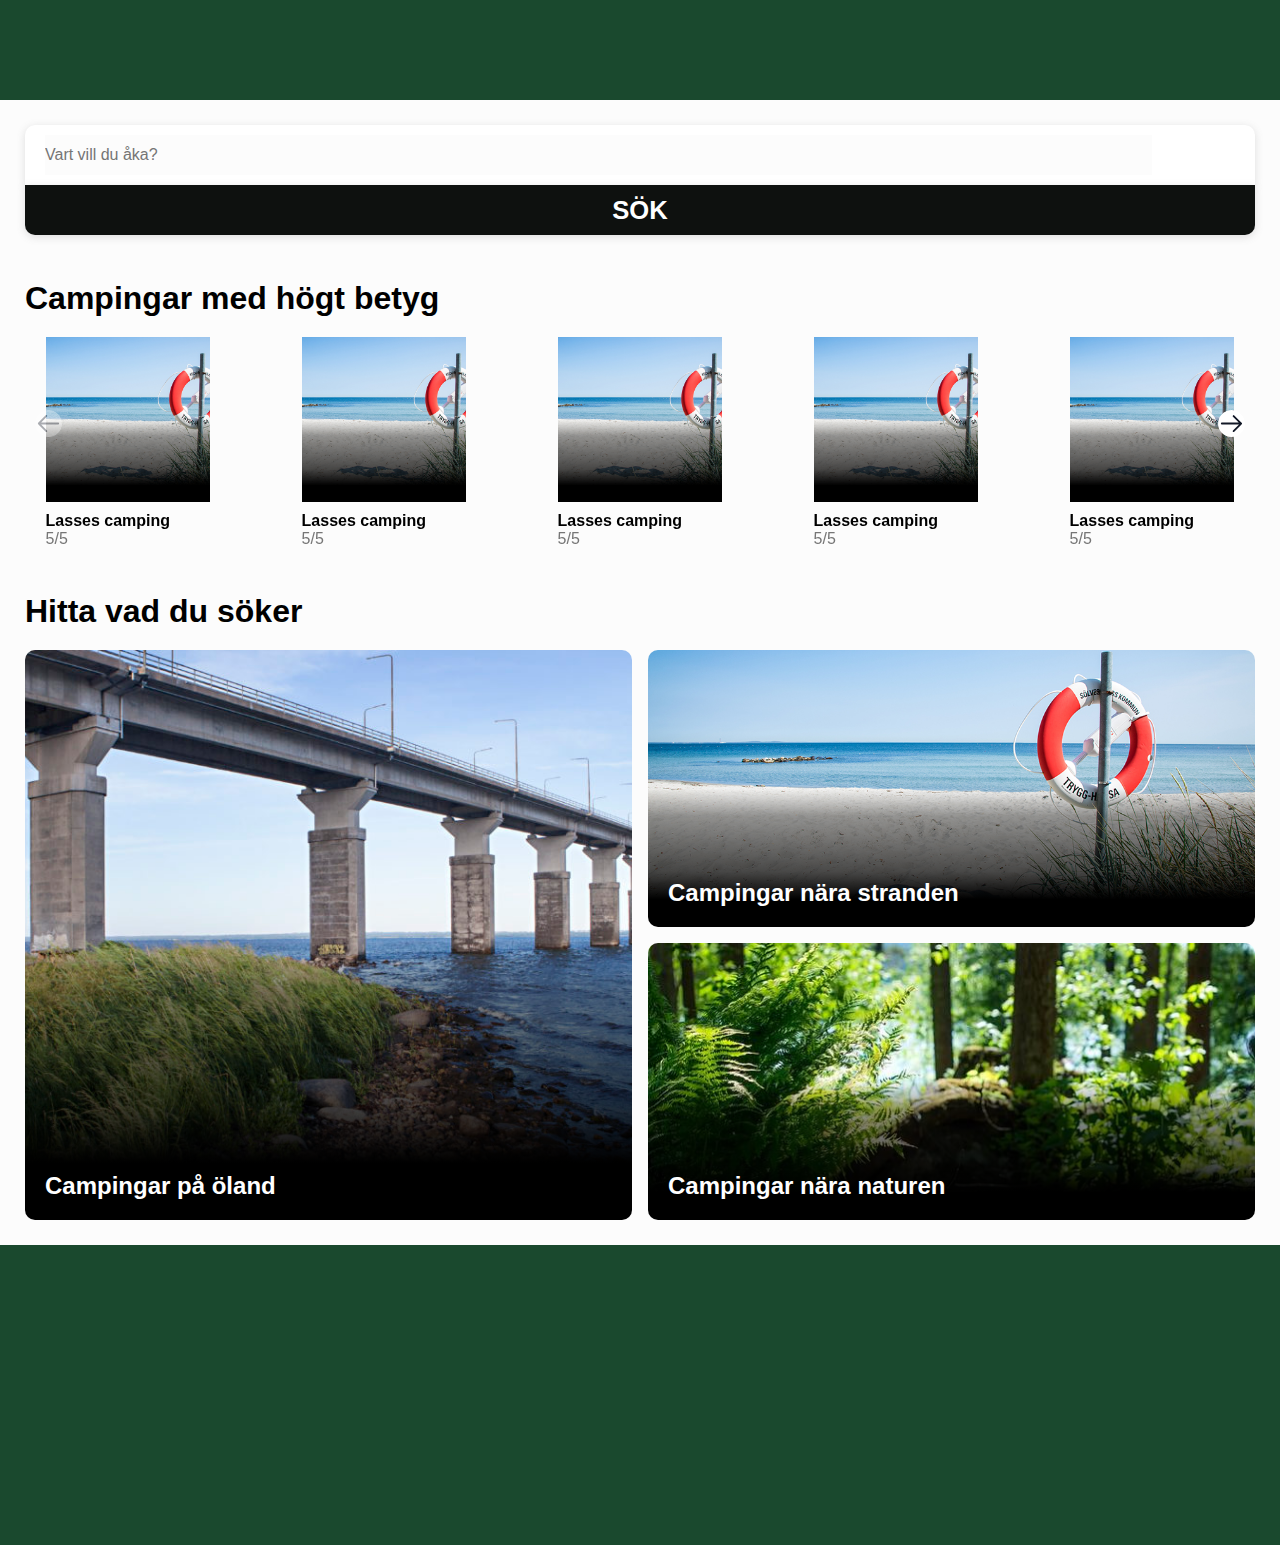
==== index.html @ bea53f0b "slider" ====
<!DOCTYPE html>
<html lang="en">
<head>
    <meta charset="UTF-8">
    <meta http-equiv="X-UA-Compatible" content="IE=edge">
    <meta name="viewport" content="width=device-width, initial-scale=1.0">
    <title>Document</title>
    <link rel="stylesheet" href="styleindex.css">
    <link rel="stylesheet" href="https://unpkg.com/swiper@8/swiper-bundle.min.css"/>
    <script type="text/javascript" src="js/search.js"></script>
    <script src="https://unpkg.com/swiper/swiper-bundle.min.js"></script>
</head>
<body>
    <header>
        
    </header>
        <main>  
            <div class="search">
                <div>
                    <input type="text" class="searchBar" placeholder="Vart vill du åka?">
                </div> 
                <button id="searchBtn">SÖK</button>
            </div>
        <h1 class="indexh1">Campingar med högt betyg</h1>
        <div class="swiper">
            <div class="swiper-wrapper">
                <div class="swiper-slide small">
                    
                    <div class="linkbox big">
                        <div class="linkimg">
                    
                        </div>
                        <h1>Lasses camping</h1>
                        <p>5/5</p>
                    </div>
                    
                    
                </div>
                <div class="swiper-slide small">
                    <div class="linkbox big">
                        <div class="linkimg">
                    
                        </div>
                        <h1>Lasses camping</h1>
                        <p>5/5</p>
                    </div>
        
                </div>
                <div class="swiper-slide small">
                    
                    <div class="linkbox big">
                        <div class="linkimg">
                    
                        </div>
                        <h1>Lasses camping</h1>
                        <p>5/5</p>
                    </div>
                    
                    
                </div>
                <div class="swiper-slide small">
                    
                    <div class="linkbox big">
                        <div class="linkimg">
                    
                        </div>
                        <h1>Lasses camping</h1>
                        <p>5/5</p>
                    </div>
                    
                    
                </div>
                <div class="swiper-slide small">
                    
                    <div class="linkbox big">
                        <div class="linkimg">
                    
                        </div>
                        <h1>Lasses camping</h1>
                        <p>5/5</p>
                    </div>
                    
                    
                </div>
                <div class="swiper-slide small">
                    
                    <div class="linkbox big">
                        <div class="linkimg">
                    
                        </div>
                        <h1>Lasses camping</h1>
                        <p>5/5</p>
                    </div>
                    
                    
                </div>
                
            </div>
            <div class="swiper-button-prev"></div>
            <div class="swiper-button-next"></div> 
        </div>
          
        <h1 class="indexh1">Hitta vad du söker</h1>
            <div class="indexgrid">
                <div class="indexgridsection" id="long">
                    <h1>Campingar på öland</h1>
                </div>
                <div class="indexgridsection" id="short1">
                    <h1>Campingar nära stranden</h1>
                </div>
                <div class="indexgridsection" id="short2">
                    <h1>Campingar nära naturen</h1>
                </div>
            </div>
    </main> 
    <footer></footer>  
</body>
<script src="test.js"></script>
</html>
---- styleindex.css ----
* {
    margin: 0;
    padding: 0;
    font-family: 'Inter', sans-serif;
    box-sizing: border-box;
}

  

body{
    overflow-x: hidden;
    background-color:#FCFCFC;
}

main {
    max-width: 1400px;
    margin-left: auto;
    margin-right: auto;
    
    padding: 25px;
    
}

header {
    background-color: #1a492e;
    height: 100px;
}

header h1 {
    color: white;
    font-size: 3em;
}

.information {
    margin-left: auto;
    margin-right: auto;
}

.search div {
    height: 60px;   
    border-radius: 10px 10px 0px 0px;
    box-shadow: rgba(99, 99, 99, 0.2) 0px 2px 8px 0px;
}

.search {
    background-color: white;
    display: flex;
    flex-direction: column;
   
   border-radius: 11px;
}

.search input {
    border: none;
    height: 40px;
    margin-left: 20px;
    margin-top: 10px;
    width: 90%;
    outline : none;
    font-size: 1em;
    background-color: #FCFCFC;
}

.search button {
    background-color: #0e110f;
    border: none;
    color: white;
    border-radius: 0px 0px 10px 10px;
    height: 50px;
    box-shadow: rgba(99, 99, 99, 0.2) 0px 2px 8px 0px;
    font-size: 1.6em;
    font-weight: 600;
}

.indexh1{
    font-size: 1.3em;
    padding: 45px 0 0 0;
}

.swiper-slide {
    display: flex;
    flex-direction: row;
    justify-content: space-around;
    padding: 0 !important;
}



div.swiper-button-prev {

background: url(ikoner/pilvänster.svg) no-repeat;
border-radius: 50px;

}


div.swiper-button-next {
    background: url(ikoner/pilhöger.svg) no-repeat;
border-radius: 50px;
}

div.swiper-button-prev::after, div.swiper-button-next::after {
    font-size: 50px;
    display: none;
    color: white;
}

.linkbox {
    margin: 20px 0px 0px 0;
    
    width: 80%;
    
}

.linkimg {
    background: linear-gradient(to top, 
    rgba(0, 0, 0, 1) 10%, 
    rgba(0,0,0,.7) 20%, 
    rgba(0,0,0,.4) 40%, 
    rgba(0,0,0,0) 50%), url(img/Strand.jpg) center ;
    background-size: cover;
    position: relative;
    width: 100%;
    padding-top: 100%;
}



.linkbox h1{
    font-size: 1em;
    font-weight: bold;
    padding: 10px 0 0 0;
   max-width: 300px;
}

.linkbox p{
    color: #767676;
}

.indexgrid {
    padding: 20px 0 0 0;
    display: grid;
    gap: 1em;
    grid-template-columns: 1fr 1fr;
    grid-template-columns: 1fr 1fr;
    grid-template-areas: 
    "long short1"
    "long short2";
    
}

.indexgridsection{
    border-radius: 10px;
    position: relative;
}

.indexgridsection h1 {
    color: white;
    font-size: 0.9em;
    position: absolute;
    bottom: 10px;
    left: 10px;
}

#long {
    background: linear-gradient(to top, 
    rgba(0, 0, 0, 1) 10%, 
    rgba(0,0,0,.7) 20%, 
    rgba(0,0,0,.4) 40%, 
    rgba(0,0,0,0) 50%), url(img/öland.jpg) center center ;
    background-size: cover;
    grid-area: long;
    height: 270px;
    
}

#short1{
    background: linear-gradient(to top, 
    rgba(0, 0, 0, 1) 10%, 
    rgba(0,0,0,.7) 20%, 
    rgba(0,0,0,.4) 40%, 
    rgba(0,0,0,0) 50%), url(img/Strand.jpg) center center;
    background-size: cover;
    grid-area: short1;
    
}

#short2{
    background: linear-gradient(to top, 
    rgba(0, 0, 0, 1) 10%, 
    rgba(0,0,0,.7) 20%, 
    rgba(0,0,0,.4) 40%, 
    rgba(0,0,0,0) 50%), url(img/naturen.jpg) center;
    background-size: cover;
    grid-area: short2;
    
} 

footer {
    height: 300px;
    background-color: #1a492e;
}


@media screen and (min-width: 700px) {
        
     

    .search {
       left: 14%; 
       right: 14%;
    }
    
    #long {
        
        height: 570px;
        
    }
    
    .indexh1{
        font-size: 2em;
        
    }

    .indexgridsection h1 {
        font-size: 1.5em;
        bottom: 20px;
        left: 20px;
    }

    
    
}

@media screen and (max-width: 700px) {
        
     

   .small {
       
   }

    
    
}
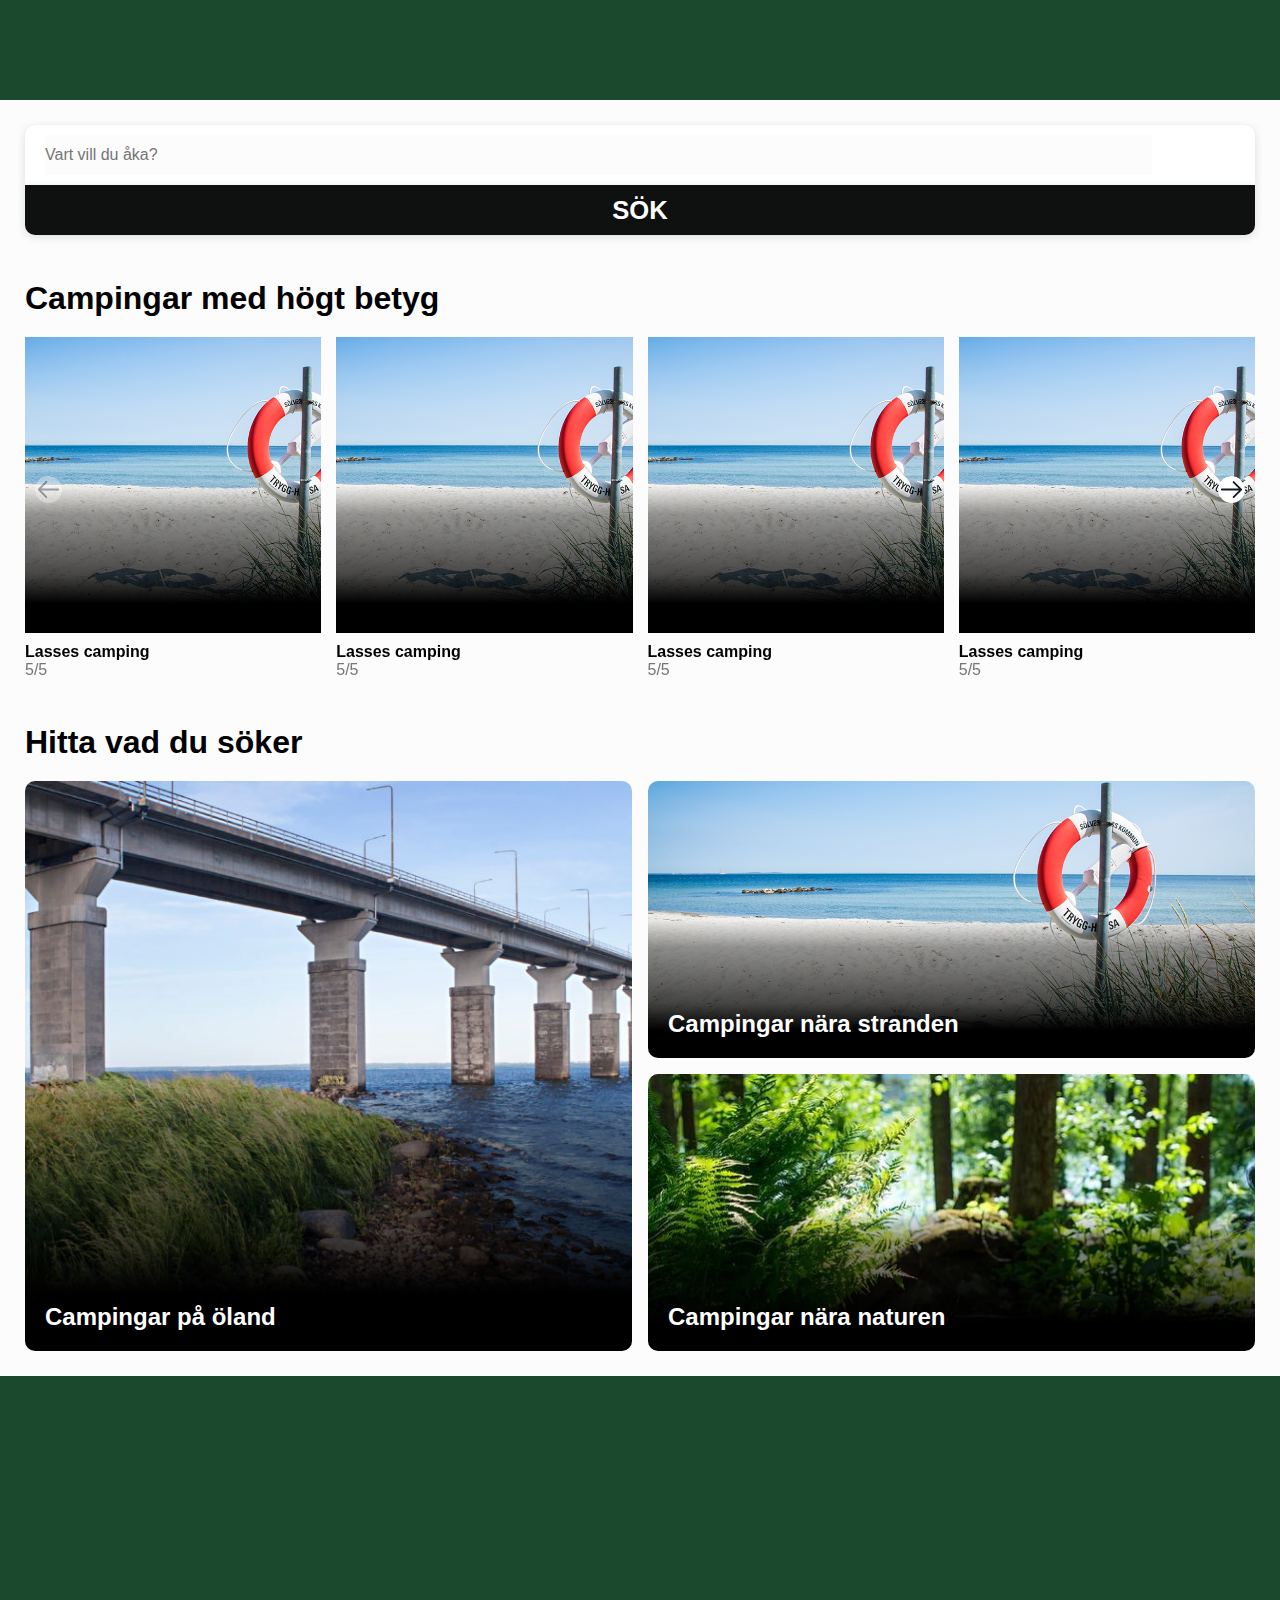
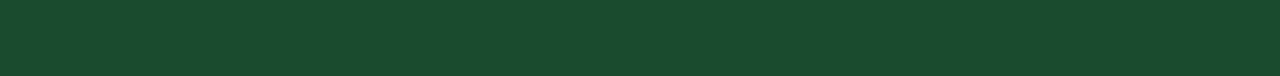
==== commit 4ae28367: "slider" ====
--- a/index.html
+++ b/index.html
@@ -94,6 +94,30 @@
                     
                     
                 </div>
+                <div class="swiper-slide small">
+                    
+                    <div class="linkbox big">
+                        <div class="linkimg">
+                    
+                        </div>
+                        <h1>Lasses camping</h1>
+                        <p>5/5</p>
+                    </div>
+                    
+                    
+                </div>
+                <div class="swiper-slide small">
+                    
+                    <div class="linkbox big">
+                        <div class="linkimg">
+                    
+                        </div>
+                        <h1>Lasses camping</h1>
+                        <p>5/5</p>
+                    </div>
+                    
+                    
+                </div>
                 
             </div>
             <div class="swiper-button-prev"></div>
--- a/styleindex.css
+++ b/styleindex.css
@@ -80,7 +80,7 @@
 .swiper-slide {
     display: flex;
     flex-direction: row;
-    justify-content: space-around;
+    justify-content: space-between;
     padding: 0 !important;
 }
 
@@ -108,7 +108,7 @@
 .linkbox {
     margin: 20px 0px 0px 0;
     
-    width: 80%;
+    width: 100%;
     
 }
 
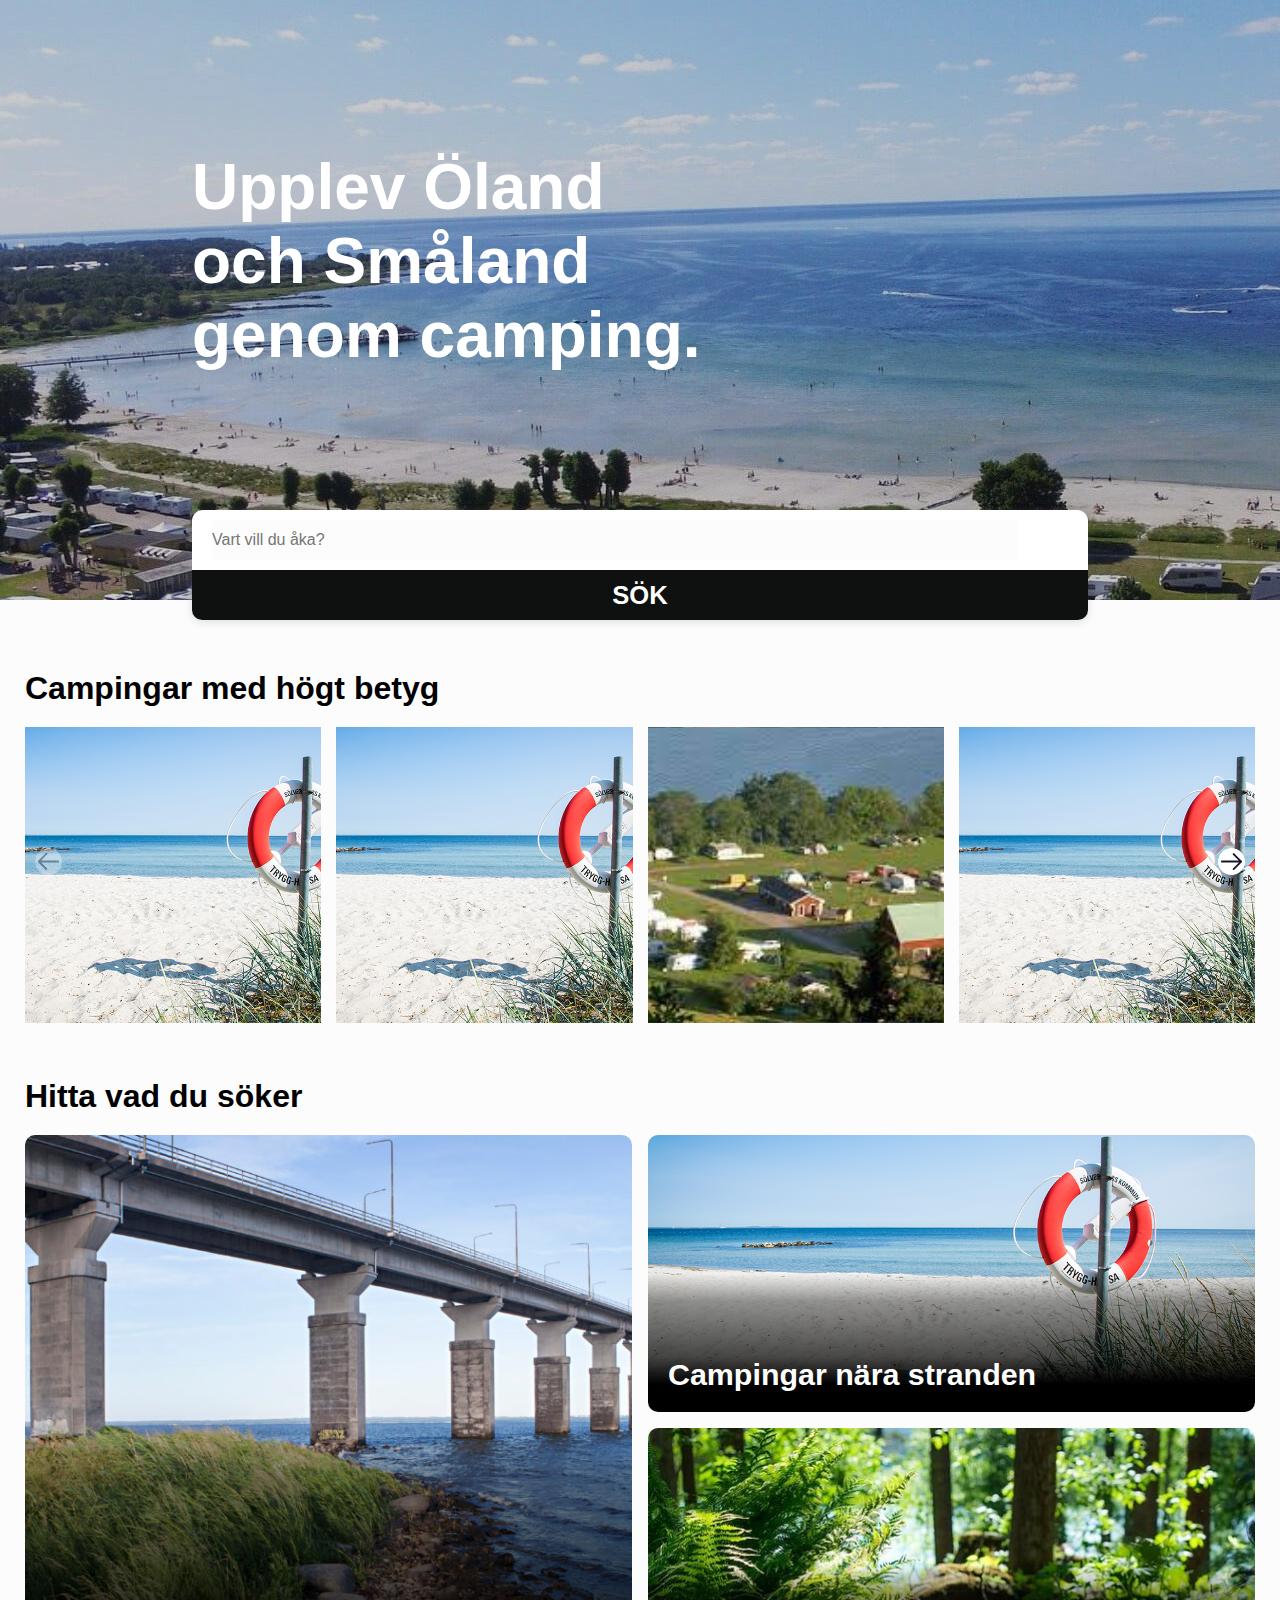
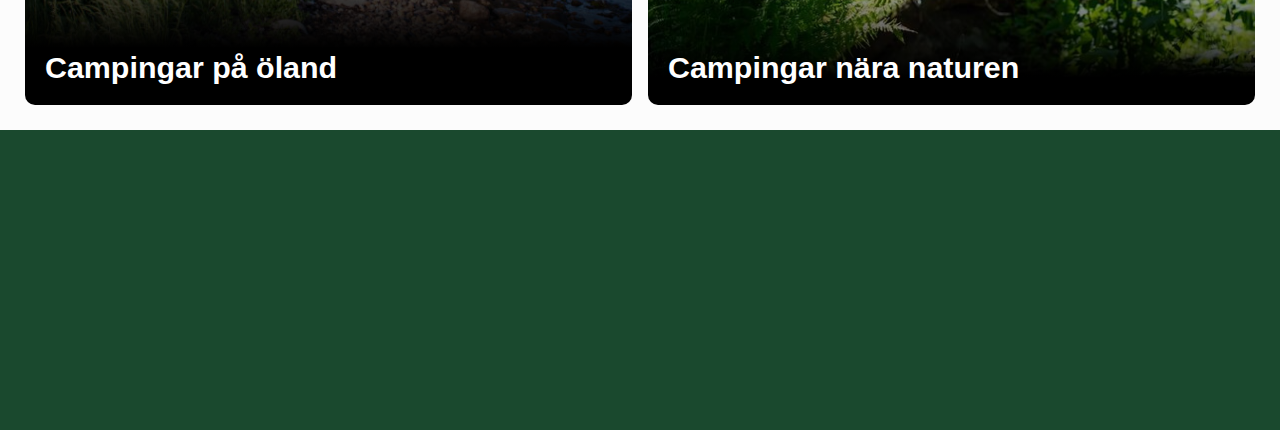
==== commit 3817cf2b: "responsiv och ny header" ====
--- a/index.html
+++ b/index.html
@@ -11,119 +11,83 @@
     <script src="https://unpkg.com/swiper/swiper-bundle.min.js"></script>
 </head>
 <body>
-    <header>
-        
-    </header>
-        <main>  
+   
+    
+            <div class="search-cover"> 
+            <h1>Upplev Öland <br> och Småland <br> genom camping.</h1> 
             <div class="search">
                 <div>
                     <input type="text" class="searchBar" placeholder="Vart vill du åka?">
                 </div> 
                 <button id="searchBtn">SÖK</button>
             </div>
+            </div>
+        <main>  
         <h1 class="indexh1">Campingar med högt betyg</h1>
         <div class="swiper">
             <div class="swiper-wrapper">
                 <div class="swiper-slide small">
-                    
                     <div class="linkbox big">
-                        <div class="linkimg">
-                    
-                        </div>
-                        <h1>Lasses camping</h1>
-                        <p>5/5</p>
+                        <div class="linkimg"></div>
+                        <h1></h1>
+                        <p></p>
                     </div>
-                    
-                    
+                </div>
+                <div class="swiper-slide small">
+                    <div class="linkbox big">
+                        <div class="linkimg"></div>
+                        <h1></h1>
+                        <p></p>
+                    </div>
+                </div>
+                <div class="swiper-slide small">
+                    <div class="linkbox big">
+                        <div class="linkimg"></div>
+                        <h1></h1>
+                        <p></p>
+                    </div>
+                </div>
+                <div class="swiper-slide small">
+                    <div class="linkbox big">
+                        <div class="linkimg"></div>
+                        <h1></h1>
+                        <p></p>
+                    </div> 
+                </div>
+                <div class="swiper-slide small">
+                    <div class="linkbox big">
+                        <div class="linkimg"></div>
+                        <h1></h1>
+                        <p></p>
+                    </div> 
+                </div>
+                <div class="swiper-slide small">
+                    <div class="linkbox big">
+                        <div class="linkimg"></div>
+                        <h1></h1>
+                        <p></p>
+                    </div>
                 </div>
                 <div class="swiper-slide small">
                     <div class="linkbox big">
                         <div class="linkimg">
-                    
                         </div>
-                        <h1>Lasses camping</h1>
-                        <p>5/5</p>
+                        <h1></h1>
+                        <p></p>
                     </div>
-        
                 </div>
                 <div class="swiper-slide small">
-                    
                     <div class="linkbox big">
                         <div class="linkimg">
-                    
                         </div>
-                        <h1>Lasses camping</h1>
-                        <p>5/5</p>
+                        <h1></h1>
+                        <p></p>
                     </div>
-                    
-                    
                 </div>
-                <div class="swiper-slide small">
-                    
-                    <div class="linkbox big">
-                        <div class="linkimg">
-                    
-                        </div>
-                        <h1>Lasses camping</h1>
-                        <p>5/5</p>
-                    </div>
-                    
-                    
-                </div>
-                <div class="swiper-slide small">
-                    
-                    <div class="linkbox big">
-                        <div class="linkimg">
-                    
-                        </div>
-                        <h1>Lasses camping</h1>
-                        <p>5/5</p>
-                    </div>
-                    
-                    
-                </div>
-                <div class="swiper-slide small">
-                    
-                    <div class="linkbox big">
-                        <div class="linkimg">
-                    
-                        </div>
-                        <h1>Lasses camping</h1>
-                        <p>5/5</p>
-                    </div>
-                    
-                    
-                </div>
-                <div class="swiper-slide small">
-                    
-                    <div class="linkbox big">
-                        <div class="linkimg">
-                    
-                        </div>
-                        <h1>Lasses camping</h1>
-                        <p>5/5</p>
-                    </div>
-                    
-                    
-                </div>
-                <div class="swiper-slide small">
-                    
-                    <div class="linkbox big">
-                        <div class="linkimg">
-                    
-                        </div>
-                        <h1>Lasses camping</h1>
-                        <p>5/5</p>
-                    </div>
-                    
-                    
-                </div>
-                
             </div>
             <div class="swiper-button-prev"></div>
             <div class="swiper-button-next"></div> 
         </div>
-          
         <h1 class="indexh1">Hitta vad du söker</h1>
             <div class="indexgrid">
                 <div class="indexgridsection" id="long">
@@ -139,5 +103,6 @@
     </main> 
     <footer></footer>  
 </body>
+<script src="js/swiper.js"></script>
 <script src="test.js"></script>
 </html>--- a/styleindex.css
+++ b/styleindex.css
@@ -31,9 +31,26 @@
     font-size: 3em;
 }
 
-.information {
+.search-cover {
+    background: linear-gradient( rgba(0, 0, 0, 0.2), rgba(0, 0, 0, 0.2) ), url('img/campinghead.jpeg');
+    height: 600px;
+    position: relative;
+    display: flex;
+    justify-content: center;
+    max-width: 1350px;
     margin-left: auto;
     margin-right: auto;
+    
+    
+}
+
+.search-cover h1 {
+    width: 70%;
+    color: white;
+    font-size: 4em;
+    font-weight: 900;
+    position: absolute;
+    top: 150px;
 }
 
 .search div {
@@ -46,8 +63,13 @@
     background-color: white;
     display: flex;
     flex-direction: column;
-   
-   border-radius: 11px;
+    width: 70%;
+    border-radius: 11px;
+    margin-left: auto;
+    margin-right: auto;
+    position: absolute;
+    top: 510px;
+    box-shadow: rgba(99, 99, 99, 0.2) 0px 2px 8px 0px;
 }
 
 .search input {
@@ -67,7 +89,7 @@
     color: white;
     border-radius: 0px 0px 10px 10px;
     height: 50px;
-    box-shadow: rgba(99, 99, 99, 0.2) 0px 2px 8px 0px;
+   
     font-size: 1.6em;
     font-weight: 600;
 }
@@ -113,11 +135,7 @@
 }
 
 .linkimg {
-    background: linear-gradient(to top, 
-    rgba(0, 0, 0, 1) 10%, 
-    rgba(0,0,0,.7) 20%, 
-    rgba(0,0,0,.4) 40%, 
-    rgba(0,0,0,0) 50%), url(img/Strand.jpg) center ;
+    background:  url(img/Strand.jpg) center ;
     background-size: cover;
     position: relative;
     width: 100%;
@@ -206,10 +224,6 @@
         
      
 
-    .search {
-       left: 14%; 
-       right: 14%;
-    }
     
     #long {
         
@@ -223,7 +237,7 @@
     }
 
     .indexgridsection h1 {
-        font-size: 1.5em;
+        font-size: 1.9em;
         bottom: 20px;
         left: 20px;
     }
@@ -234,14 +248,41 @@
 
 @media screen and (max-width: 700px) {
         
-     
-
-   .small {
+    .search-cover {
        
-   }
-
-    
-    
-}
-
-
+        height: 400px;
+        
+        
+        
+    }
+    
+    .search-cover h1 {
+        width: 70%;
+        color: white;
+        font-size: 2em;
+        font-weight: 900;
+        position: absolute;
+        top: 100px;
+    }
+    
+    
+    
+    .search {
+        
+        flex-direction: column;
+        width: 90%;
+        border-radius: 11px;
+        margin-left: auto;
+        margin-right: auto;
+        position: absolute;
+        top: 310px;
+        box-shadow: rgba(99, 99, 99, 0.2) 0px 2px 8px 0px;
+    }
+
+   
+
+    
+    
+}
+
+
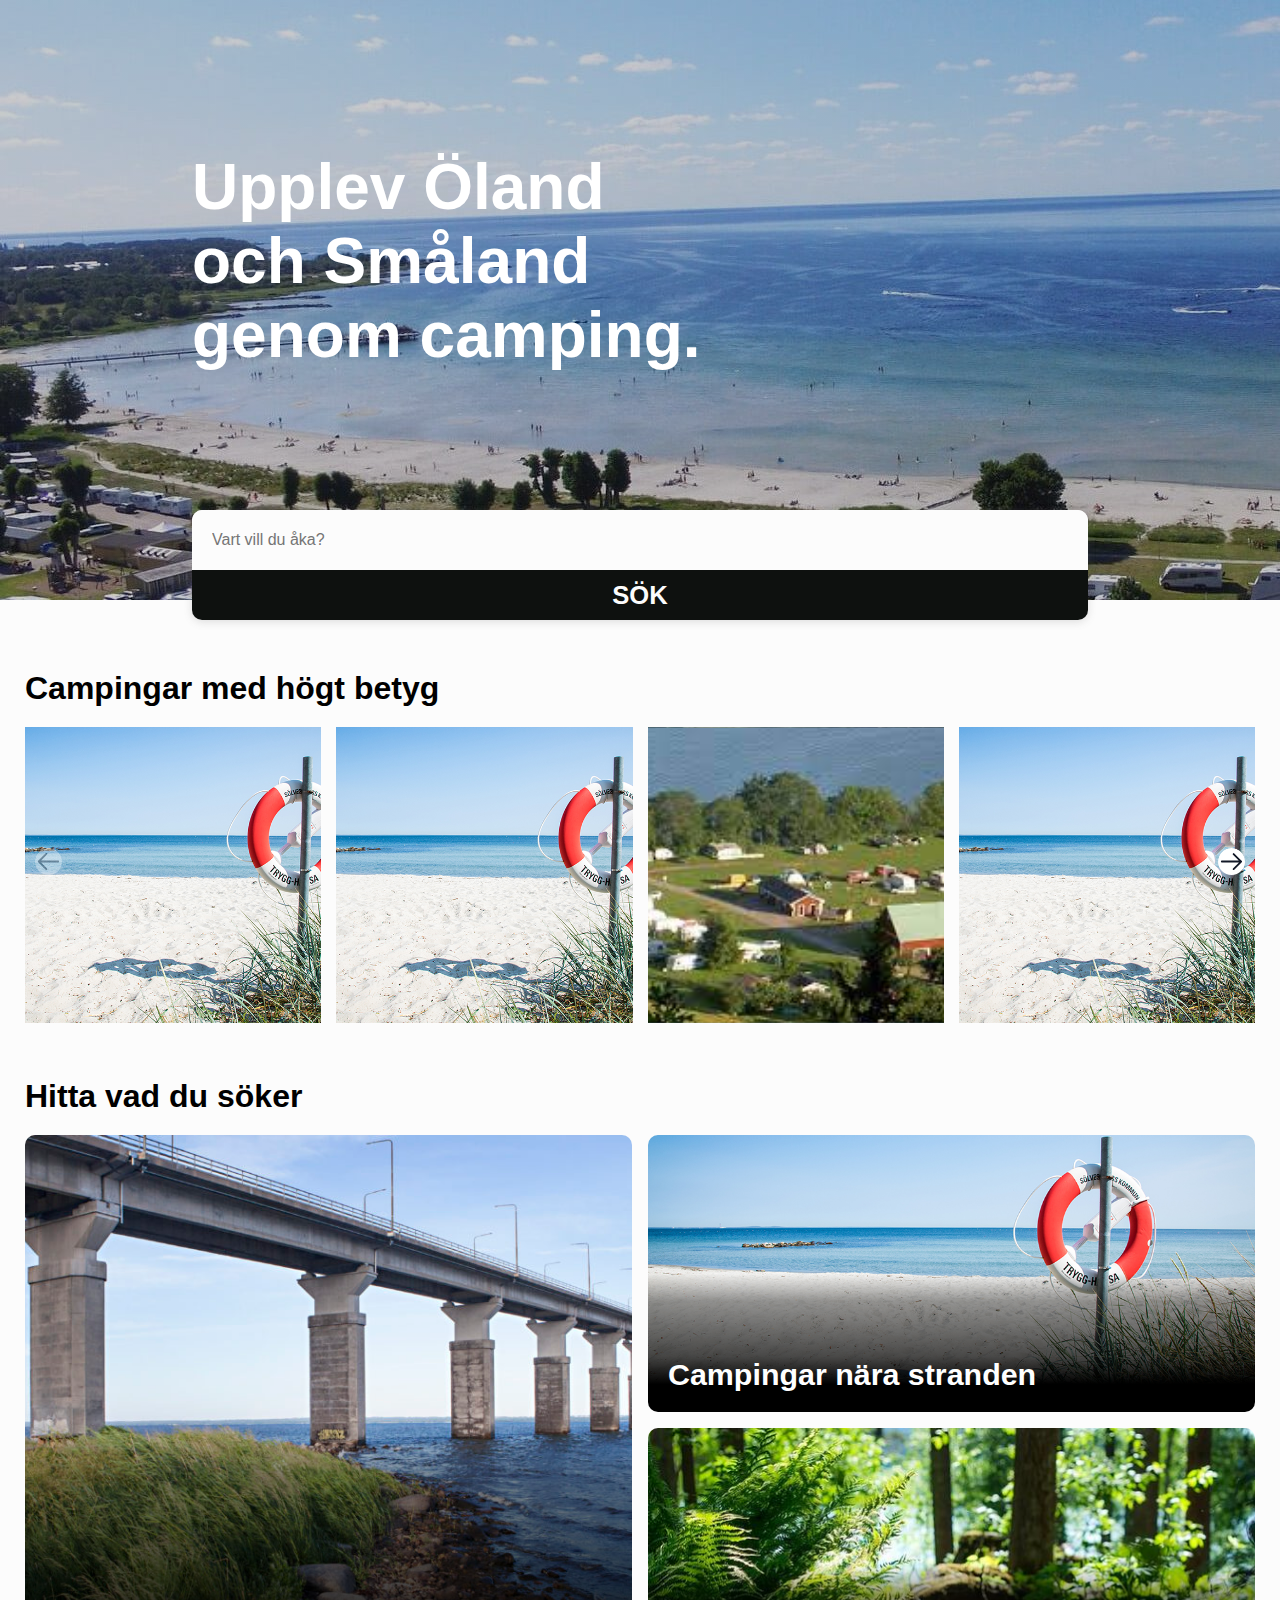
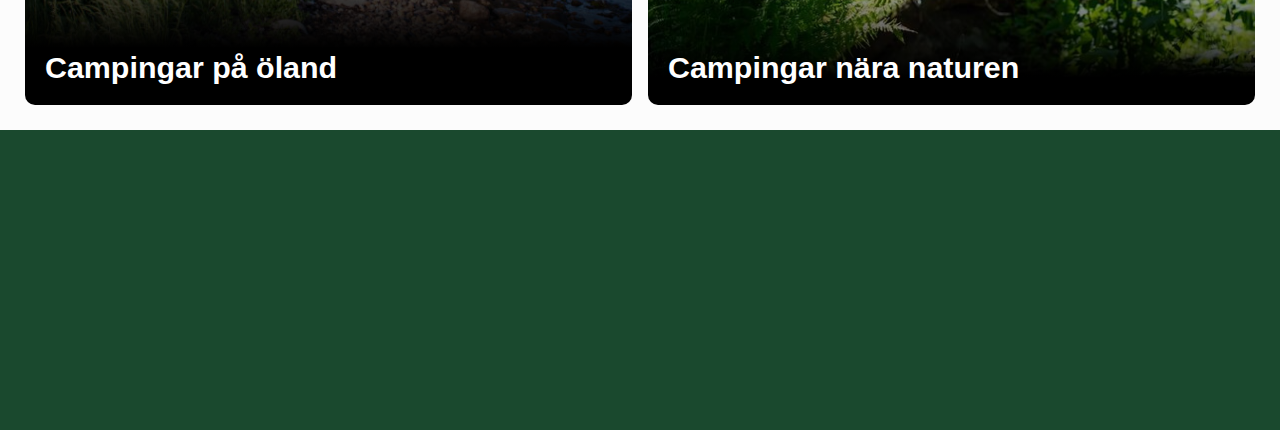
==== commit ff2c94c6: "htmlStäd2" ====
--- a/index.html
+++ b/index.html
@@ -11,97 +11,95 @@
     <script src="https://unpkg.com/swiper/swiper-bundle.min.js"></script>
 </head>
 <body>
-   
-    
-            <div class="search-cover"> 
-            <h1>Upplev Öland <br> och Småland <br> genom camping.</h1> 
-            <div class="search">
-                <div>
-                    <input type="text" class="searchBar" placeholder="Vart vill du åka?">
-                </div> 
-                <button id="searchBtn">SÖK</button>
-            </div>
-            </div>
-        <main>  
-        <h1 class="indexh1">Campingar med högt betyg</h1>
-        <div class="swiper">
-            <div class="swiper-wrapper">
-                <div class="swiper-slide small">
-                    <div class="linkbox big">
-                        <div class="linkimg"></div>
-                        <h1></h1>
-                        <p></p>
-                    </div>
-                </div>
-                <div class="swiper-slide small">
-                    <div class="linkbox big">
-                        <div class="linkimg"></div>
-                        <h1></h1>
-                        <p></p>
-                    </div>
-                </div>
-                <div class="swiper-slide small">
-                    <div class="linkbox big">
-                        <div class="linkimg"></div>
-                        <h1></h1>
-                        <p></p>
-                    </div>
-                </div>
-                <div class="swiper-slide small">
-                    <div class="linkbox big">
-                        <div class="linkimg"></div>
-                        <h1></h1>
-                        <p></p>
-                    </div> 
-                </div>
-                <div class="swiper-slide small">
-                    <div class="linkbox big">
-                        <div class="linkimg"></div>
-                        <h1></h1>
-                        <p></p>
-                    </div> 
-                </div>
-                <div class="swiper-slide small">
-                    <div class="linkbox big">
-                        <div class="linkimg"></div>
-                        <h1></h1>
-                        <p></p>
-                    </div>
-                </div>
-                <div class="swiper-slide small">
-                    <div class="linkbox big">
-                        <div class="linkimg">
-                        </div>
-                        <h1></h1>
-                        <p></p>
-                    </div>
-                </div>
-                <div class="swiper-slide small">
-                    <div class="linkbox big">
-                        <div class="linkimg">
-                        </div>
-                        <h1></h1>
-                        <p></p>
-                    </div>
+    <div class="search-cover"> 
+        <h1>Upplev Öland <br> och Småland <br> genom camping.</h1> 
+        <div class="search">
+            <div>
+                <input type="text" class="searchBar" id="searchBar" placeholder="Vart vill du åka?">
+            </div> 
+            <button id="searchBtn">SÖK</button>
+        </div>
+    </div>
+<main>  
+    <h1 class="indexh1">Campingar med högt betyg</h1>
+    <div class="swiper">
+        <div class="swiper-wrapper">
+            <div class="swiper-slide small">
+                <div class="linkbox big">
+                    <div class="linkimg"></div>
+                    <h1></h1>
+                    <p></p>
                 </div>
             </div>
-            <div class="swiper-button-prev"></div>
-            <div class="swiper-button-next"></div> 
-        </div>
-        <h1 class="indexh1">Hitta vad du söker</h1>
-            <div class="indexgrid">
-                <div class="indexgridsection" id="long">
-                    <h1>Campingar på öland</h1>
-                </div>
-                <div class="indexgridsection" id="short1">
-                    <h1>Campingar nära stranden</h1>
-                </div>
-                <div class="indexgridsection" id="short2">
-                    <h1>Campingar nära naturen</h1>
+            <div class="swiper-slide small">
+                <div class="linkbox big">
+                    <div class="linkimg"></div>
+                    <h1></h1>
+                    <p></p>
                 </div>
             </div>
-    </main> 
-    <footer></footer>  
+            <div class="swiper-slide small">
+                <div class="linkbox big">
+                    <div class="linkimg"></div>
+                    <h1></h1>
+                    <p></p>
+                </div>
+            </div>
+            <div class="swiper-slide small">
+                <div class="linkbox big">
+                    <div class="linkimg"></div>
+                    <h1></h1>
+                    <p></p>
+                </div> 
+            </div>
+            <div class="swiper-slide small">
+                <div class="linkbox big">
+                    <div class="linkimg"></div>
+                    <h1></h1>
+                    <p></p>
+                </div> 
+            </div>
+            <div class="swiper-slide small">
+                <div class="linkbox big">
+                    <div class="linkimg"></div>
+                    <h1></h1>
+                    <p></p>
+                </div>
+            </div>
+            <div class="swiper-slide small">
+                <div class="linkbox big">
+                    <div class="linkimg">
+                    </div>
+                    <h1></h1>
+                    <p></p>
+                </div>
+            </div>
+            <div class="swiper-slide small">
+                <div class="linkbox big">
+                    <div class="linkimg">
+                    </div>
+                    <h1></h1>
+                    <p></p>
+                </div>
+            </div>
+        </div>
+        <div class="swiper-button-prev"></div>
+        <div class="swiper-button-next"></div> 
+    </div>
+    <h1 class="indexh1">Hitta vad du söker</h1>
+    <div class="indexgrid">
+        <div class="indexgridsection" id="long">
+            <h1>Campingar på öland</h1>
+        </div>
+        <div class="indexgridsection" id="short1">
+            <h1>Campingar nära stranden</h1>
+        </div>
+        <div class="indexgridsection" id="short2">
+            <h1>Campingar nära naturen</h1>
+        </div>
+    </div>
+</main> 
+<footer></footer>  
 </body>
 <script src="js/swiper.js"></script>
 <script src="test.js"></script>
--- a/styleindex.css
+++ b/styleindex.css
@@ -72,6 +72,10 @@
     box-shadow: rgba(99, 99, 99, 0.2) 0px 2px 8px 0px;
 }
 
+.search div{
+    background-color: #fcfcfc;
+}
+
 .search input {
     border: none;
     height: 40px;
@@ -86,12 +90,12 @@
 .search button {
     background-color: #0e110f;
     border: none;
-    color: white;
+    color: #FCFCFC;
     border-radius: 0px 0px 10px 10px;
     height: 50px;
-   
     font-size: 1.6em;
     font-weight: 600;
+    cursor: pointer;
 }
 
 .indexh1{
@@ -140,8 +144,17 @@
     position: relative;
     width: 100%;
     padding-top: 100%;
-}
-
+    transition: 250ms;
+    cursor: pointer;
+}
+
+.linkimg:hover {
+    opacity: 70%;
+}
+
+.linkimg:hover + h1{
+    text-decoration: underline
+}
 
 
 .linkbox h1{
@@ -170,6 +183,7 @@
 .indexgridsection{
     border-radius: 10px;
     position: relative;
+    cursor: pointer;
 }
 
 .indexgridsection h1 {
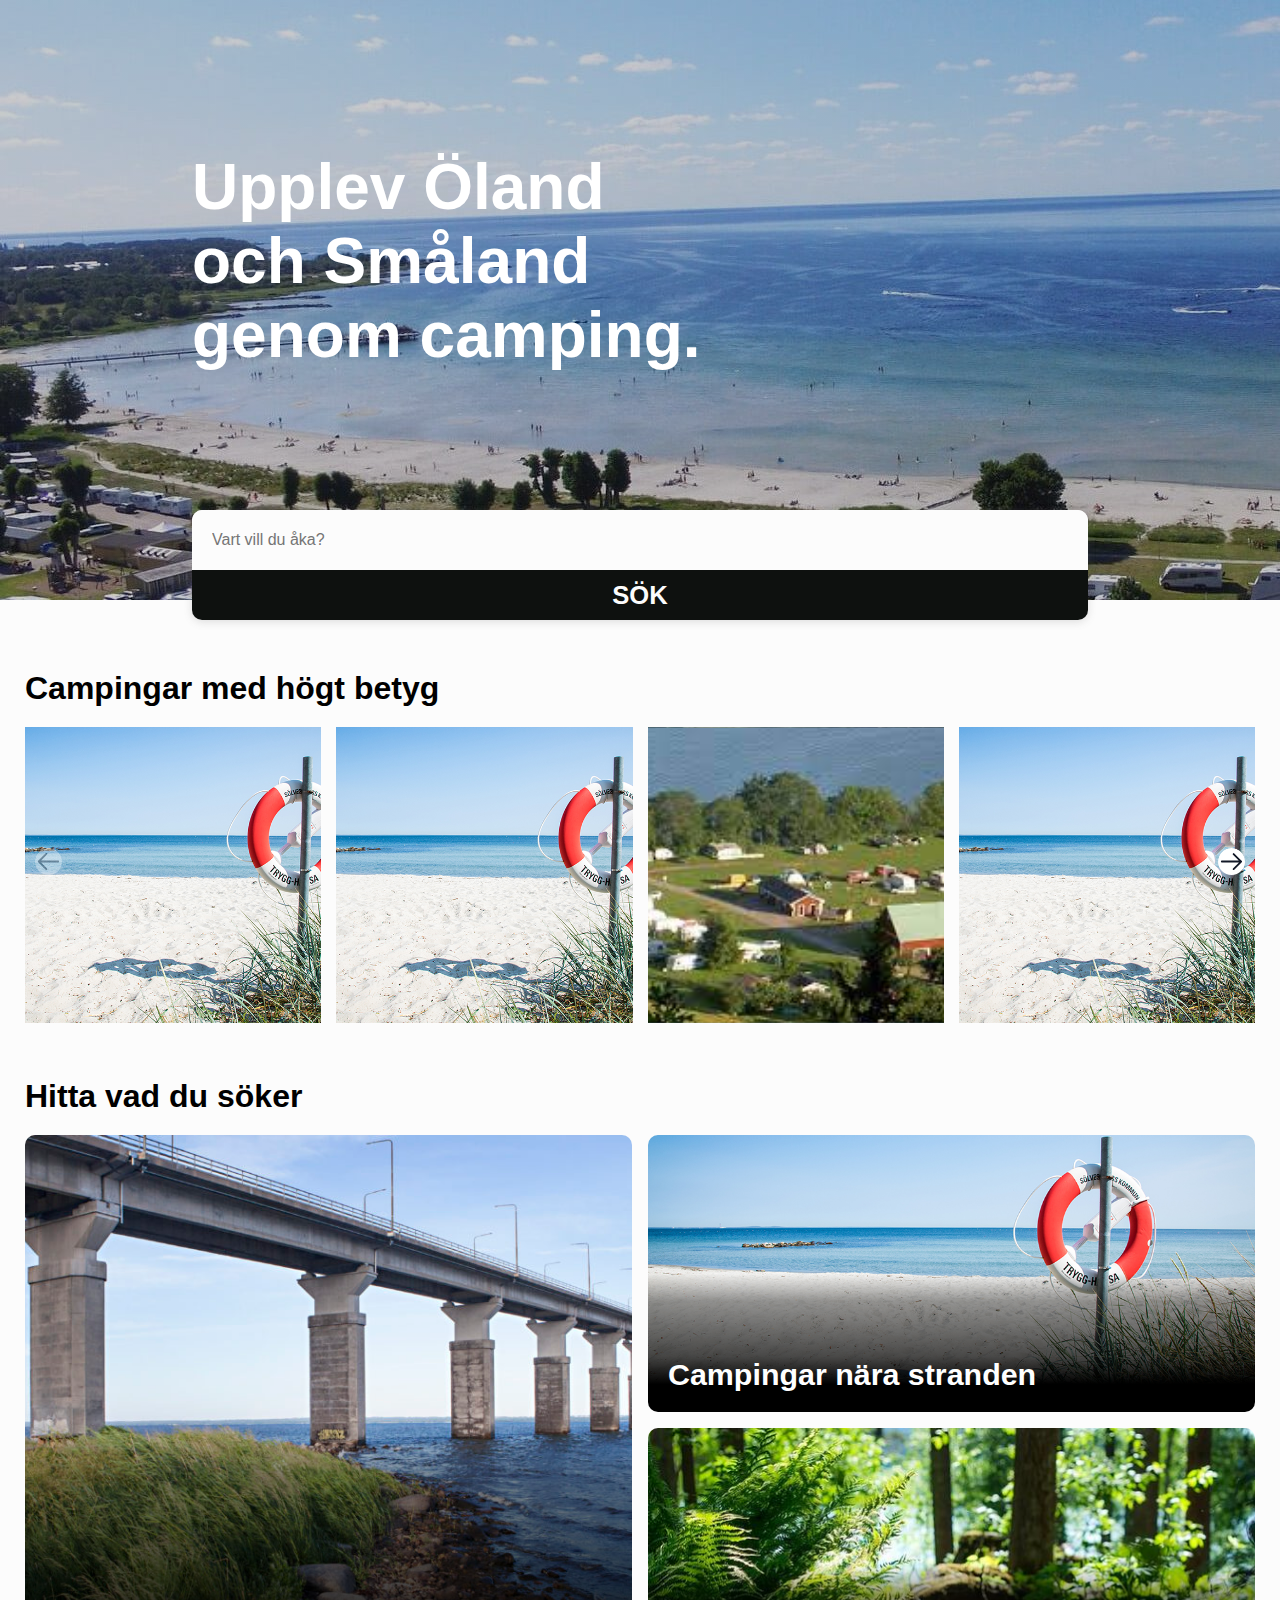
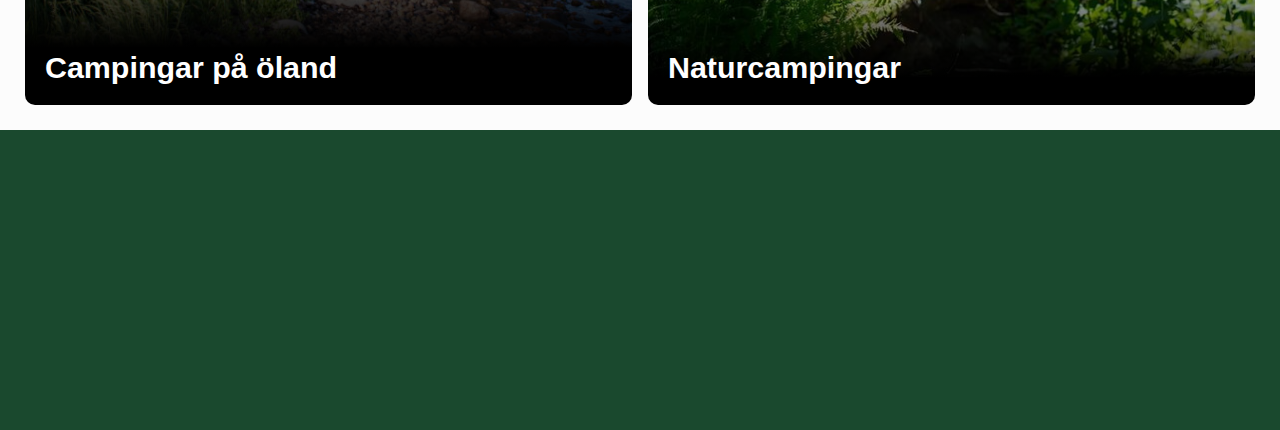
==== commit 9efef689: "FilterImprovements" ====
--- a/index.html
+++ b/index.html
@@ -95,7 +95,7 @@
             <h1>Campingar nära stranden</h1>
         </div>
         <div class="indexgridsection" id="short2">
-            <h1>Campingar nära naturen</h1>
+            <h1>Naturcampingar</h1>
         </div>
     </div>
 </main> 
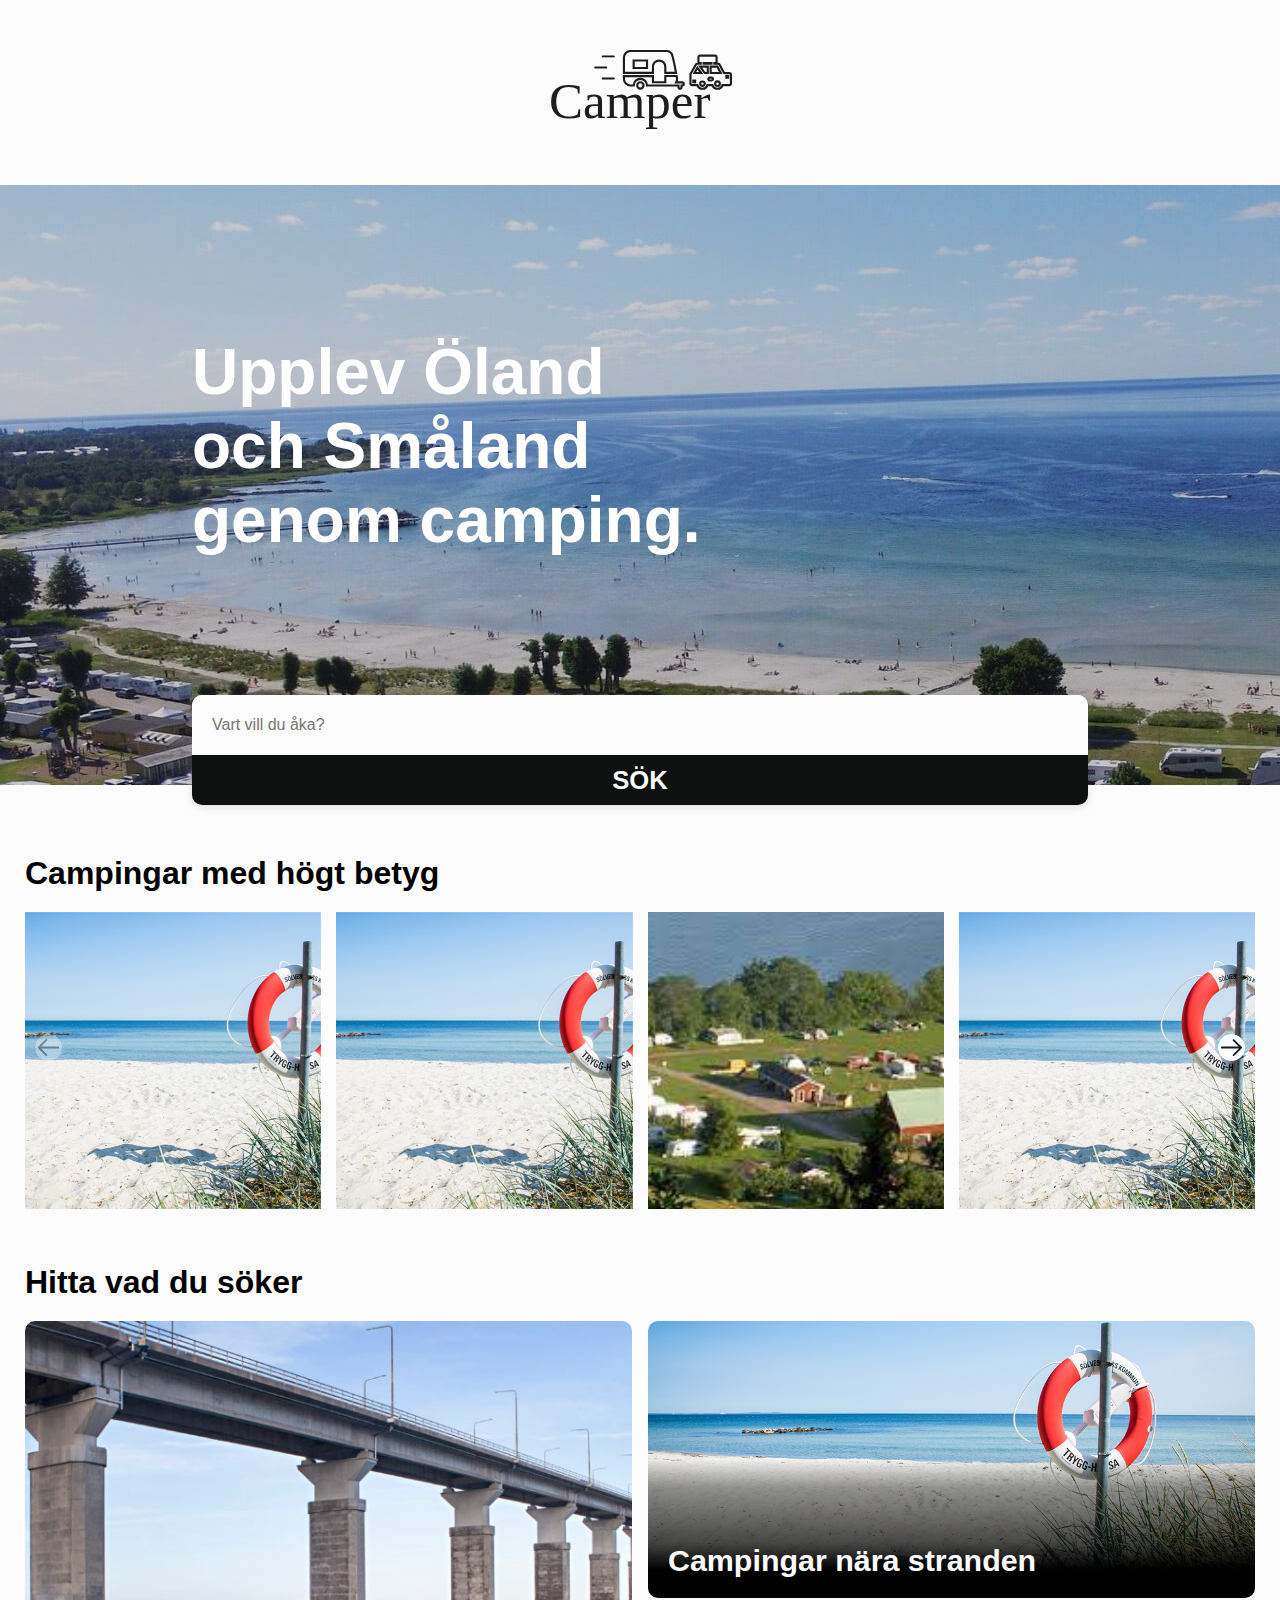
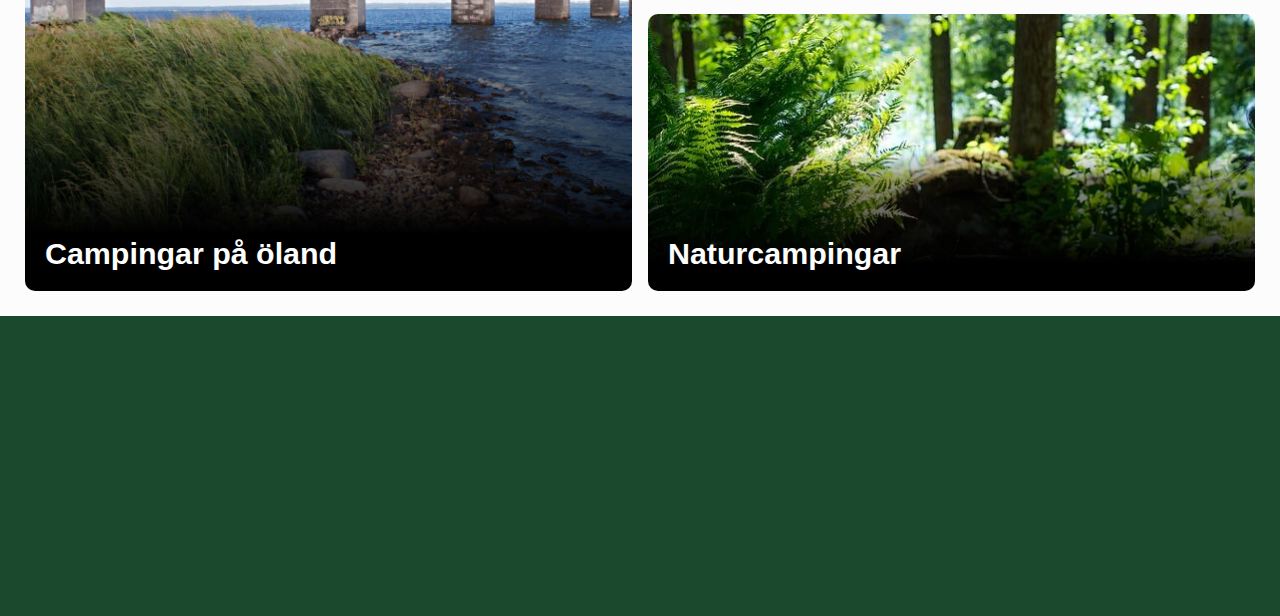
==== commit f227fc93: "Logga och småfix" ====
--- a/index.html
+++ b/index.html
@@ -11,7 +11,11 @@
     <script src="https://unpkg.com/swiper/swiper-bundle.min.js"></script>
 </head>
 <body>
+    <header>
+    <a href="index.html"><img id="logo" src="ikoner/logoBlack.svg" alt=""></a>
+    </header>
     <div class="search-cover"> 
+        
         <h1>Upplev Öland <br> och Småland <br> genom camping.</h1> 
         <div class="search">
             <div>
--- a/styleindex.css
+++ b/styleindex.css
@@ -22,14 +22,11 @@
 }
 
 header {
-    background-color: #1a492e;
-    height: 100px;
-}
-
-header h1 {
-    color: white;
-    font-size: 3em;
-}
+    display: flex;
+    justify-content: center;
+}
+
+
 
 .search-cover {
     background: linear-gradient( rgba(0, 0, 0, 0.2), rgba(0, 0, 0, 0.2) ), url('img/campinghead.jpeg');
@@ -42,6 +39,13 @@
     margin-right: auto;
     
     
+}
+
+#logo {
+    width: 300px;
+  padding: 50px;
+  
+  
 }
 
 .search-cover h1 {
@@ -294,9 +298,14 @@
     }
 
    
-
-    
-    
-}
-
-
+    #logo {
+        width: 200px;
+        padding: 25px;
+      
+      
+    }
+    
+    
+}
+
+
